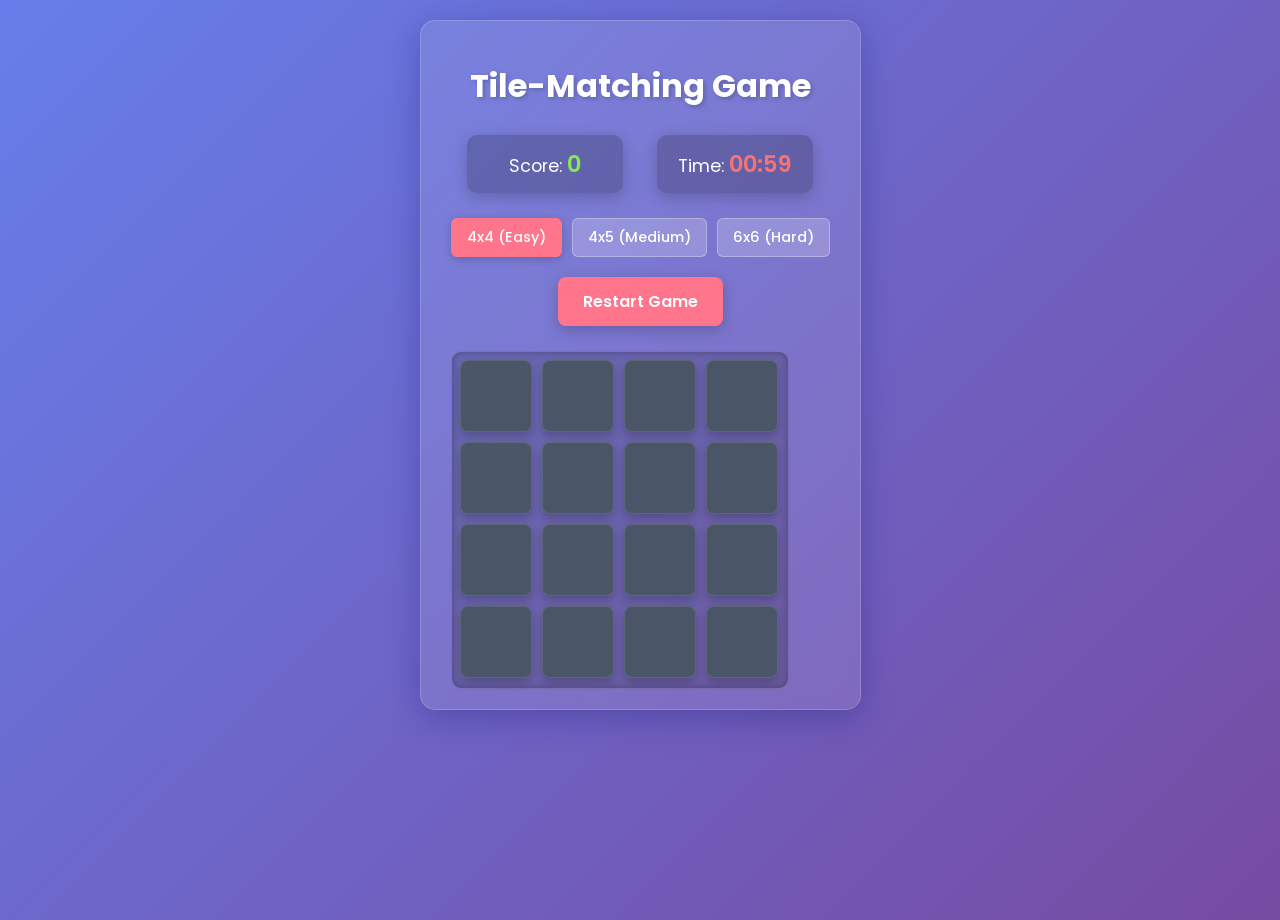
==== index.html @ be194fdb "feat: Add selectable grid sizes, visual feedback, and UI polish This commit introduces major enhance" ====
<!DOCTYPE html>
<html lang="en">
<head>
    <meta charset="UTF-8">
    <meta name="viewport" content="width=device-width, initial-scale=1.0">
    <title>Tile-Matching Game</title>
    <link rel="stylesheet" href="style.css">
</head>
<body>
    <div class="game-container">
        <h1>Tile-Matching Game</h1>
        
        <div id="game-info">
            <div id="score-container">
                Score: <span id="score">0</span>
            </div>
            <div id="timer-container">
                Time: <span id="timer">00:00</span>
            </div>
        </div>

        <div id="grid-size-selector">
            <button class="grid-size-btn active" data-grid="4x4">4x4 (Easy)</button>
            <button class="grid-size-btn" data-grid="4x5">4x5 (Medium)</button>
            <button class="grid-size-btn" data-grid="6x6">6x6 (Hard)</button>
        </div>

        <button id="restart-btn">Restart Game</button>
        
        <div id="game-board">
            <!-- Game tiles will be added here by JavaScript -->
            <p>Game board placeholder</p>
        </div>
    </div>

    <script src="script.js"></script>
</body>
</html>
---- style.css ----
@import url('https://fonts.googleapis.com/css2?family=Poppins:wght@400;600;700&display=swap');

body {
    font-family: 'Poppins', Arial, sans-serif;
    display: flex;
    flex-direction: column;
    align-items: center;
    min-height: 100vh;
    margin: 0;
    padding-top: 20px; /* Adjusted from margin-top */
    background: linear-gradient(135deg, #667eea 0%, #764ba2 100%);
    color: #fff; /* Default text color for better contrast on gradient */
    /* Applying a placeholder custom cursor to the body. 
       Replace 'help' with url('path/to/custom-cursor.cur'), auto; for an actual image. */
    cursor: help; 
}

.game-container { /* Added a wrapper for better centering and potential styling */
    /* Inherits body cursor, or can be set specifically: 
       cursor: help; /* Placeholder for custom image */
    background-color: rgba(255, 255, 255, 0.1);
    padding: 20px 30px;
    border-radius: 15px;
    box-shadow: 0 8px 32px 0 rgba(31, 38, 135, 0.37);
    backdrop-filter: blur(4px);
    -webkit-backdrop-filter: blur(4px);
    border: 1px solid rgba(255, 255, 255, 0.18);
    text-align: center;
}

h1 {
    color: #fff;
    font-weight: 700;
    text-shadow: 2px 2px 4px rgba(0,0,0,0.2);
    margin-bottom: 25px;
}

#game-info {
    display: flex;
    justify-content: space-around; /* Changed from space-between for potentially more items */
    width: 100%; /* Max width of game container */
    max-width: 380px; /* Increased width to accommodate better spacing */
    margin: 0 auto 25px auto; /* Centering and margin */
    font-size: 1.1em; /* Slightly adjusted */
}

#score-container, #timer-container {
    padding: 12px 18px; /* Increased padding */
    background-color: rgba(0, 0, 0, 0.2); /* Darker, semi-transparent */
    border-radius: 10px; /* Softer radius */
    box-shadow: 0 4px 15px rgba(0,0,0,0.2);
    min-width: 120px; /* Ensure they don't look too small */
    text-align: center;
}

#score, #timer {
    font-weight: 600; /* Poppins bold */
    font-size: 1.3em; /* Larger font for the numbers */
}

#score {
    color: #86e75a; /* Brighter green */
}

#timer {
    color: #f77272; /* Brighter red */
}

#restart-btn {
    background-color: #ff758c; /* A vibrant pink/coral */
    color: white;
    border: none;
    padding: 12px 25px;
    font-family: 'Poppins', sans-serif;
    font-size: 1em;
    font-weight: 600;
    border-radius: 8px;
    cursor: pointer; /* Explicitly keep pointer for buttons, overrides body custom cursor */
    box-shadow: 0 4px 15px rgba(0,0,0,0.2);
    transition: background-color 0.3s ease, transform 0.2s ease;
    margin-bottom: 25px; /* Consistent margin */
}

#restart-btn:hover {
    background-color: #ff5c77; /* Darker shade on hover */
    transform: translateY(-2px);
}

#restart-btn:active {
    transform: translateY(1px);
}

#grid-size-selector {
    display: flex;
    justify-content: center;
    gap: 10px;
    margin-bottom: 20px;
}

.grid-size-btn {
    background-color: rgba(255, 255, 255, 0.2);
    color: white;
    border: 1px solid rgba(255, 255, 255, 0.3);
    padding: 8px 15px;
    font-family: 'Poppins', sans-serif;
    font-size: 0.9em;
    font-weight: 500;
    border-radius: 6px;
    cursor: pointer; /* Explicitly keep pointer for buttons, overrides body custom cursor */
    transition: background-color 0.3s ease, border-color 0.3s ease;
}

.grid-size-btn:hover {
    background-color: rgba(255, 255, 255, 0.3);
    border-color: rgba(255, 255, 255, 0.5);
}

.grid-size-btn.active {
    background-color: #ff758c; /* Use restart button's base color for active */
    border-color: #ff758c;
    color: white;
    box-shadow: 0 2px 8px rgba(0,0,0,0.2);
}

#game-board {
    display: grid;
    gap: 8px; 
    /* Max size for 6x6 grid with 70px tiles, 8px gap, 8px padding:
       (6 * 70px) + (5 * 8px) + (2 * 8px) = 420 + 40 + 16 = 476px 
       Set by JS for actual size, this is a fallback or max.
    */
    width: auto; /* Allow JS to set this based on content */
    height: auto; /* Allow JS to set this based on content */
    min-width: 320px; /* For default 4x4 grid */
    min-height: 320px; /* For default 4x4 grid */
    max-width: 476px; /* Accommodate 6x6 */
    max-height: 476px; /* Accommodate 6x6 */
    padding: 8px;
    background-color: rgba(0, 0, 0, 0.15); 
    border: 1px solid rgba(255, 255, 255, 0.1);
    border-radius: 10px; /* Softer radius */
    box-shadow: inset 0 0 10px rgba(0,0,0,0.3); /* Inner shadow for depth */
}

#game-board p { /* Placeholder text styling */
    text-align: center;
    color: rgba(255, 255, 255, 0.7);
    margin: auto;
    font-size: 1.2em;
}

.tile {
    width: 70px; 
    height: 70px;
    background-color: #4a5568; /* Darker, muted tile color */
    color: #fff; /* Emoji color (when revealed) */
    border: 1px solid rgba(255,255,255,0.1);
    border-radius: 8px;
    display: flex;
    justify-content: center;
    align-items: center;
    font-size: 2.5em; /* Larger emoji */
    cursor: pointer; /* Explicitly keep pointer for interactive tiles, overrides body custom cursor */
    box-shadow: 0 5px 10px rgba(0,0,0,0.2);
    
    /* For flip animation */
    perspective: 1000px; /* Add perspective to the parent for 3D effect depth */
    transition: transform 0.6s ease, background-color 0.3s ease; /* Slower flip */
    transform-style: preserve-3d; /* Crucial for 3D flip */
}

.tile .tile-front, .tile .tile-back { /* If using front/back divs for 3D flip */
    position: absolute;
    width: 100%;
    height: 100%;
    backface-visibility: hidden;
    display: flex;
    justify-content: center;
    align-items: center;
    border-radius: 8px;
}

.tile .tile-front {
    background-color: #4a5568; /* Initial "closed" state */
    /* Content for front (e.g. a pattern or question mark) can be added here */
}

.tile .tile-back {
    background-color: #63b3ed; /* Color when tile is flipped */
    transform: rotateY(180deg); /* Back is initially rotated away */
    /* Emoji will be set here by JS */
}

.tile.flipped {
    /* This class will trigger the rotation */
    transform: rotateY(180deg);
    background-color: #63b3ed; /* Ensure background changes if not using front/back divs */
}


.tile:not(.matched):hover { /* Hover effect only on non-matched tiles */
    transform: scale(1.08) rotateY(0deg); /* Keep Y rotation if not flipped */
    box-shadow: 0 8px 15px rgba(0,0,0,0.3);
}

.tile.flipped:not(.matched):hover {
    transform: scale(1.08) rotateY(180deg); /* Keep Y rotation if flipped */
     box-shadow: 0 8px 15px rgba(0,0,0,0.3);
}


.tile.matched {
    background-color: #48bb78; /* Green for matched tiles */
    color: #fff;
    transform: scale(0.95); /* Slightly shrink matched tiles */
    cursor: default; /* Explicitly set default cursor for matched tiles */
    opacity: 0.7; /* Make them look "solved" */
    box-shadow: 0 2px 5px rgba(0,0,0,0.15);
}

/* Responsive adjustments (example) */
@media (max-width: 480px) {
    body {
        padding-top: 10px;
    }
    .game-container {
        padding: 15px;
        margin: 10px; /* Add margin for smaller screens */
    }
    h1 {
        font-size: 1.8em;
        margin-bottom: 15px;
    }
    #game-info {
        flex-direction: column; /* Stack score and timer */
        gap: 10px;
        margin-bottom: 15px;
        align-items: center; /* Center items when stacked */
    }
    #score-container, #timer-container {
        width: 80%; /* Take more width when stacked */
        max-width: 250px;
        padding: 10px;
    }
    #restart-btn {
        padding: 10px 20px;
        font-size: 0.9em;
        margin-bottom: 20px;
    }
    #game-board {
        /* Adjust game board size if necessary, might require JS changes for tile sizes */
        /* For now, keep it fixed as tile sizes are fixed. */
        /* If tile sizes were % based, this would be easier. */
        /* Example: reduce size slightly if viewport is too small */
    /* This example assumes tile sizes remain fixed in JS for simplicity */
    /* width: calc(4 * 60px + 3 * 6px + 2 * 6px); */ /* Example: 4 tiles of 60px, 3 gaps of 6px, padding 6px */
    /* height: calc(4 * 60px + 3 * 6px + 2 * 6px); */
    }
    .tile { 
        /* If tiles need to be smaller for larger grids to fit, adjust here or in JS */
        /* For now, keeping tile size fixed at 70x70px as per previous styles */
        /* width: 60px; */ 
        /* height: 60px; */
        /* font-size: 2em; */
    }
}

/* Make sure to wrap game elements in index.html with <div class="game-container"> */
/* H1, game-info, restart-btn, game-board should be inside this container */


/* --- Visual Feedback Animations --- */

/* Match Effect Animation */
@keyframes popAndGlow {
    0% {
        /* Start from the flipped state appearance if needed */
        transform: scale(1) rotateY(180deg);
        box-shadow: 0 8px 15px rgba(0,0,0,0.3); /* Existing flipped hover shadow */
        opacity: 1;
    }
    50% {
        transform: scale(1.1) rotateY(180deg); /* Pop out slightly more */
        box-shadow: 0 0 25px 8px #67e4a0; /* Brighter glow, more spread */
        background-color: #59d089; /* Slightly lighter green during pop */
        opacity: 1;
    }
    100% {
        /* End state should match the .tile.matched state for smooth transition */
        transform: scale(0.95) rotateY(180deg); /* final .matched scale */
        opacity: 0.7; /* final .matched opacity */
        box-shadow: 0 2px 5px rgba(0,0,0,0.15); /* final .matched shadow */
        background-color: #48bb78; /* final .matched background */
    }
}

.tile-matched-visual-effect {
    /* Apply the animation. 'forwards' is key to retain the 100% state. */
    animation: popAndGlow 0.7s ease-out forwards;
    /* Ensure it overrides other properties correctly during animation */
    z-index: 10; 
}


/* Mismatch Effect Animation */
@keyframes shake {
    0%, 100% { transform: translateX(0) rotateY(180deg); }
    20%, 60% { transform: translateX(-4px) rotateY(180deg); }
    40%, 80% { transform: translateX(4px) rotateY(180deg); }
}

.tile-mismatched-visual-effect {
    animation: shake 0.35s ease-in-out;
    background-color: #e57373 !important; /* Temporary red-ish background for mismatch */
    border-color: #d32f2f !important; /* Darker red border */
}
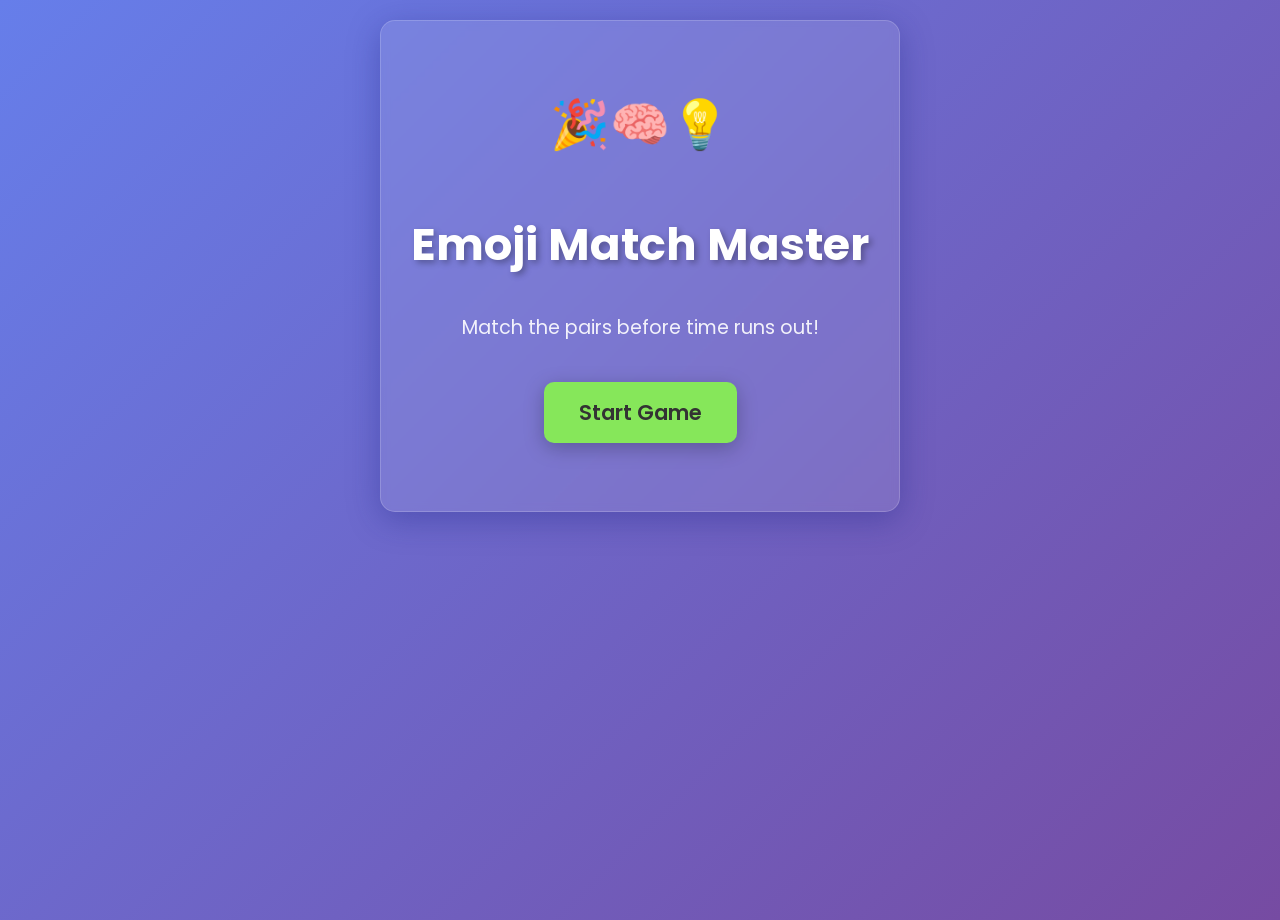
==== commit ee439367: "feat: Implement full game flow with splash, pause, and win screens This commit significantly enhance" ====
--- a/index.html
+++ b/index.html
@@ -8,28 +8,55 @@
 </head>
 <body>
     <div class="game-container">
-        <h1>Tile-Matching Game</h1>
-        
-        <div id="game-info">
-            <div id="score-container">
-                Score: <span id="score">0</span>
+        <div id="splash-screen">
+            <div id="splash-decor">🎉🧠💡</div>
+            <h1>Emoji Match Master</h1>
+            <p id="splash-instructions">Match the pairs before time runs out!</p>
+            <button id="start-game-btn">Start Game</button>
+        </div>
+
+        <div id="main-game-interface">
+            <!-- Game title removed, splash screen has "Emoji Match Master" -->
+            
+            <div id="game-info">
+                <div id="score-container">
+                    Score: <span id="score">0</span>
+                </div>
+                <div id="timer-container">
+                    Time: <span id="timer">00:00</span>
+                </div>
             </div>
-            <div id="timer-container">
-                Time: <span id="timer">00:00</span>
+
+            <div id="grid-size-selector">
+                <button class="grid-size-btn active" data-grid="4x4">4x4 (Easy)</button>
+                <button class="grid-size-btn" data-grid="4x5">4x5 (Medium)</button>
+                <button class="grid-size-btn" data-grid="6x6">6x6 (Hard)</button>
+            </div>
+
+            <button id="restart-btn">Restart Game</button>
+            
+            <div id="game-board">
+                <!-- Game tiles will be added here by JavaScript -->
+                <p>Game board placeholder</p>
+            </div>
+
+            <div id="game-controls">
+                <button id="pause-game-btn">Pause</button>
+                <button id="exit-game-btn">Exit Game</button>
             </div>
         </div>
 
-        <div id="grid-size-selector">
-            <button class="grid-size-btn active" data-grid="4x4">4x4 (Easy)</button>
-            <button class="grid-size-btn" data-grid="4x5">4x5 (Medium)</button>
-            <button class="grid-size-btn" data-grid="6x6">6x6 (Hard)</button>
+        <div id="pause-overlay">
+            <h2>Paused</h2>
+            <button id="resume-game-btn">Resume</button>
         </div>
 
-        <button id="restart-btn">Restart Game</button>
-        
-        <div id="game-board">
-            <!-- Game tiles will be added here by JavaScript -->
-            <p>Game board placeholder</p>
+        <div id="win-screen">
+            <div id="win-decor">🏆🎉✨</div>
+            <h2>Congratulations!</h2>
+            <p>You matched all the pairs!</p>
+            <p>Your Final Score: <span id="final-score-display">0</span></p>
+            <button id="play-again-btn">Play Again?</button>
         </div>
     </div>
 
--- a/style.css
+++ b/style.css
@@ -10,14 +10,11 @@
     padding-top: 20px; /* Adjusted from margin-top */
     background: linear-gradient(135deg, #667eea 0%, #764ba2 100%);
     color: #fff; /* Default text color for better contrast on gradient */
-    /* Applying a placeholder custom cursor to the body. 
-       Replace 'help' with url('path/to/custom-cursor.cur'), auto; for an actual image. */
-    cursor: help; 
+    /* Custom cursor rule removed, will revert to browser default (usually 'default') */
 }
 
 .game-container { /* Added a wrapper for better centering and potential styling */
-    /* Inherits body cursor, or can be set specifically: 
-       cursor: help; /* Placeholder for custom image */
+    /* Will inherit body's cursor (browser default) */
     background-color: rgba(255, 255, 255, 0.1);
     padding: 20px 30px;
     border-radius: 15px;
@@ -26,14 +23,94 @@
     -webkit-backdrop-filter: blur(4px);
     border: 1px solid rgba(255, 255, 255, 0.18);
     text-align: center;
-}
-
-h1 {
+    /* Ensure game container can hold splash screen appropriately */
+    min-height: 450px; /* Adjust as needed based on content */
+    display: flex; /* Make game-container a flex container */
+    flex-direction: column; /* Stack splash/main-game */
+    justify-content: center; /* Center content if it's smaller than min-height */
+    position: relative; /* For #pause-overlay positioning */
+}
+
+/* Main game interface H1 removed as it's no longer in HTML */
+
+/* More specific h1 for splash screen */
+#splash-screen h1 {
+    font-size: 2.8em; /* Larger for splash */
     color: #fff;
     font-weight: 700;
-    text-shadow: 2px 2px 4px rgba(0,0,0,0.2);
-    margin-bottom: 25px;
-}
+    text-shadow: 3px 3px 6px rgba(0,0,0,0.3);
+    margin-bottom: 15px; /* Adjusted margin */
+}
+
+#splash-instructions {
+    font-size: 1.2em;
+    margin-bottom: 30px;
+    color: rgba(255, 255, 255, 0.9);
+}
+
+#splash-decor {
+    font-size: 3em; /* Large emojis */
+    margin-bottom: 20px;
+    /* Simple animation for decor */
+    animation: floatDecor 3s ease-in-out infinite;
+}
+
+@keyframes floatDecor {
+    0%, 100% { transform: translateY(0); }
+    50% { transform: translateY(-10px); }
+}
+
+
+#start-game-btn {
+    background-color: #86e75a; /* Bright green, like score */
+    color: #333; /* Darker text for contrast on green */
+    border: none;
+    padding: 15px 35px; /* Larger padding */
+    font-family: 'Poppins', sans-serif;
+    font-size: 1.3em; /* Larger font */
+    font-weight: 600;
+    border-radius: 10px; /* Softer radius */
+    cursor: pointer;
+    box-shadow: 0 5px 20px rgba(0,0,0,0.25);
+    transition: background-color 0.3s ease, transform 0.2s ease;
+    margin-top: 10px; /* Space from instructions */
+}
+
+#start-game-btn:hover {
+    background-color: #70c14f; /* Darker green */
+    transform: translateY(-3px);
+}
+
+#start-game-btn:active {
+    transform: translateY(1px);
+}
+
+
+/* Initial display states */
+/* General h1 rule removed as specific H1s are styled or H1 from main game removed */
+
+#splash-screen {
+    display: flex;
+    flex-direction: column;
+    align-items: center;
+    justify-content: center;
+    width: 100%;
+    height: 100%; /* Take full height of game-container */
+    text-align: center;
+    /* Optional: Add a subtle background overlay if desired */
+    /* background-color: rgba(0,0,0,0.1); */
+    border-radius: 15px; /* Match game-container if splash is direct child */
+}
+
+#main-game-interface {
+    display: none; /* Hidden by default */
+    width: 100%; /* Take full width of game-container */
+    /* flex-direction, align-items, etc. already on game-container or body */
+    /* The h1 inside main-game-interface was removed from HTML, so no specific style needed here for it */
+}
+
+
+/* General h1 rule is removed as specific H1s are styled (splash) or the element was removed (main game) */
 
 #game-info {
     display: flex;
@@ -314,3 +391,154 @@
     background-color: #e57373 !important; /* Temporary red-ish background for mismatch */
     border-color: #d32f2f !important; /* Darker red border */
 }
+
+
+/* --- Pause and Exit Game Styles --- */
+#game-controls {
+    display: flex;
+    justify-content: center;
+    gap: 15px;
+    margin-top: 20px;
+    width: 100%; /* Ensure it takes available width for centering */
+}
+
+#pause-game-btn, #exit-game-btn {
+    color: white;
+    border: none;
+    padding: 10px 20px; /* Slightly smaller than restart for less emphasis */
+    font-family: 'Poppins', sans-serif;
+    font-size: 0.9em;
+    font-weight: 500;
+    border-radius: 6px;
+    cursor: pointer;
+    box-shadow: 0 3px 10px rgba(0,0,0,0.2);
+    transition: background-color 0.3s ease, transform 0.2s ease;
+}
+
+#pause-game-btn {
+    background-color: #f0ad4e; /* Orange for pause */
+}
+#pause-game-btn:hover {
+    background-color: #ec9c3d;
+    transform: translateY(-1px);
+}
+
+#exit-game-btn {
+    background-color: #777; /* Grey for exit */
+}
+#exit-game-btn:hover {
+    background-color: #666;
+    transform: translateY(-1px);
+}
+
+#pause-overlay {
+    display: none; /* Hidden by default */
+    position: absolute;
+    top: 0;
+    left: 0;
+    width: 100%;
+    height: 100%;
+    background-color: rgba(0, 0, 0, 0.85); /* Darker overlay */
+    color: #fff;
+    flex-direction: column;
+    align-items: center;
+    justify-content: center;
+    z-index: 1000; /* Ensure it's on top */
+    border-radius: 15px; /* Match game-container rounding */
+    text-align: center;
+}
+
+#pause-overlay h2 {
+    font-size: 2.8em;
+    text-shadow: 2px 2px 4px rgba(0,0,0,0.5);
+    margin-bottom: 25px;
+}
+
+#resume-game-btn {
+    background-color: #86e75a; /* Green, like start button */
+    color: #333;
+    border: none;
+    padding: 12px 30px;
+    font-family: 'Poppins', sans-serif;
+    font-size: 1.2em;
+    font-weight: 600;
+    border-radius: 8px;
+    cursor: pointer;
+    box-shadow: 0 4px 15px rgba(0,0,0,0.2);
+    transition: background-color 0.3s ease, transform 0.2s ease;
+}
+
+#resume-game-btn:hover {
+    background-color: #70c14f;
+    transform: translateY(-2px);
+}
+
+
+/* --- Game Won Screen Styles --- */
+#win-screen {
+    display: none; /* Hidden by default */
+    position: absolute;
+    top: 0;
+    left: 0;
+    width: 100%;
+    height: 100%;
+    background: linear-gradient(135deg, #f6d365 0%, #fda085 100%); /* Celebratory gold/orange gradient */
+    color: #4A3F35; /* Darker text for contrast on bright background */
+    flex-direction: column;
+    align-items: center;
+    justify-content: center;
+    z-index: 1000; /* Same level as pause-overlay, ensure only one is active */
+    border-radius: 15px; /* Match game-container rounding */
+    text-align: center;
+    padding: 20px;
+    box-sizing: border-box;
+}
+
+#win-screen h2 {
+    font-size: 2.8em;
+    font-weight: 700;
+    text-shadow: 1px 1px 2px rgba(255,255,255,0.5); /* Lighter shadow for dark text */
+    margin-bottom: 15px;
+}
+
+#win-screen p {
+    font-size: 1.3em;
+    margin-bottom: 10px;
+}
+
+#final-score-display {
+    font-weight: bold;
+    font-size: 1.5em;
+    color: #d9534f; /* Similar to timer color for emphasis */
+}
+
+#win-decor {
+    font-size: 3.5em;
+    margin: 20px 0;
+    animation: winDecorPulse 1.5s ease-in-out infinite;
+}
+
+@keyframes winDecorPulse {
+    0%, 100% { transform: scale(1); opacity: 0.8; }
+    50% { transform: scale(1.15); opacity: 1; }
+}
+
+#play-again-btn {
+    background-color: #ff758c; /* Same as restart button */
+    color: white;
+    border: none;
+    padding: 15px 35px;
+    font-family: 'Poppins', sans-serif;
+    font-size: 1.3em;
+    font-weight: 600;
+    border-radius: 10px;
+    cursor: pointer;
+    box-shadow: 0 5px 20px rgba(0,0,0,0.25);
+    transition: background-color 0.3s ease, transform 0.2s ease;
+    margin-top: 20px;
+}
+
+#play-again-btn:hover {
+    background-color: #ff5c77; /* Darker shade */
+    transform: translateY(-3px);
+}
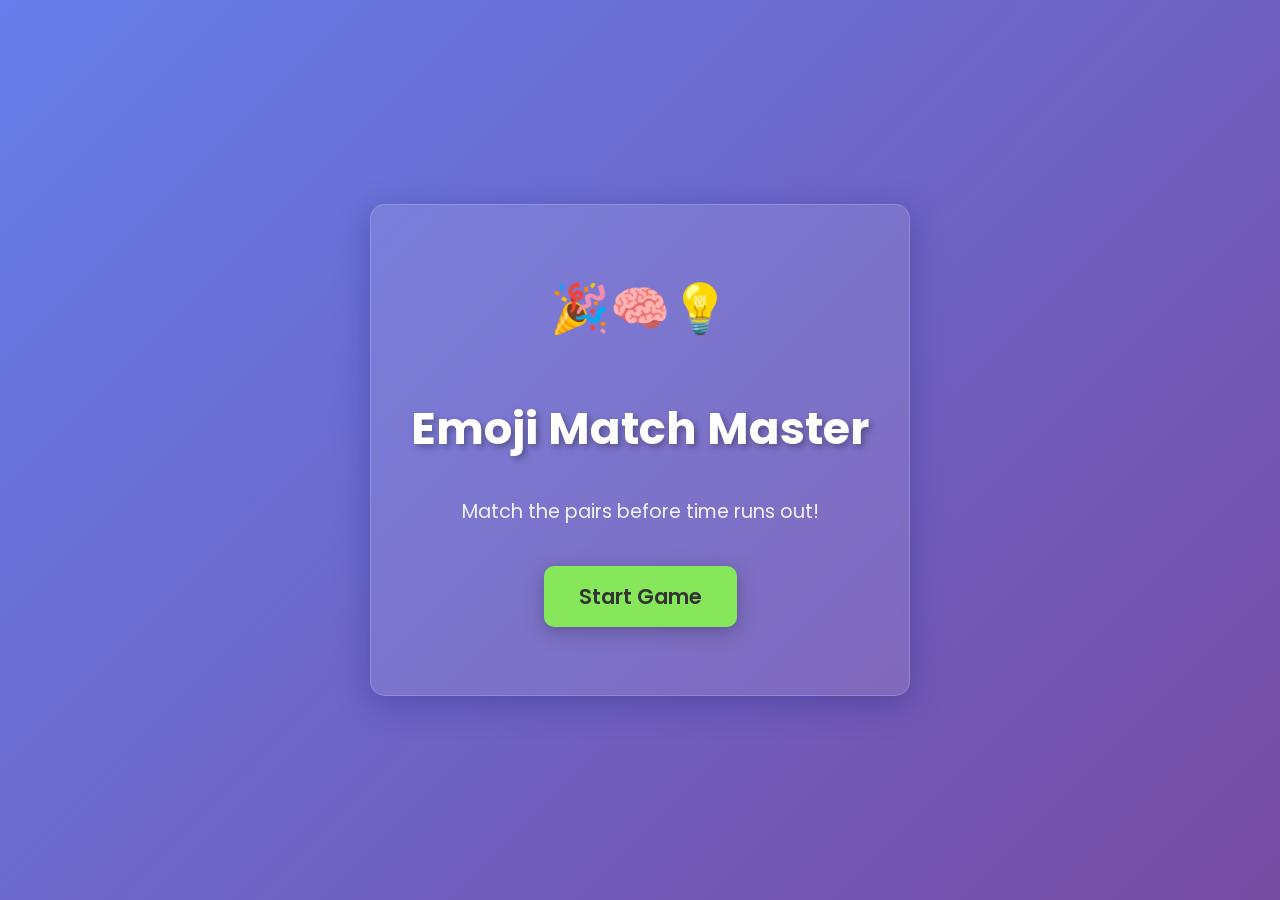
==== commit 2cb39e8f: "chore: fix UI" ====
--- a/index.html
+++ b/index.html
@@ -51,13 +51,15 @@
             <button id="resume-game-btn">Resume</button>
         </div>
 
-        <div id="win-screen">
-            <div id="win-decor">🏆🎉✨</div>
-            <h2>Congratulations!</h2>
-            <p>You matched all the pairs!</p>
-            <p>Your Final Score: <span id="final-score-display">0</span></p>
-            <button id="play-again-btn">Play Again?</button>
+        <!-- New Win Screen -->
+        <div id="win-screen" class="game-screen">
+            <div class="win-content">
+                <div class="win-icons">✨🌟🎉💖</div>
+                <h2>Congratulations!</h2>
+                <button id="back-to-splash-btn">Back to Start</button>
+            </div>
         </div>
+
     </div>
 
     <script src="script.js"></script>
--- a/style.css
+++ b/style.css
@@ -5,41 +5,38 @@
     display: flex;
     flex-direction: column;
     align-items: center;
+    justify-content: center; /* Center vertically */
     min-height: 100vh;
     margin: 0;
-    padding-top: 20px; /* Adjusted from margin-top */
+    padding-top: 0; /* Remove or set to 0 to allow vertical centering */
     background: linear-gradient(135deg, #667eea 0%, #764ba2 100%);
     color: #fff; /* Default text color for better contrast on gradient */
-    /* Custom cursor rule removed, will revert to browser default (usually 'default') */
-}
-
-.game-container { /* Added a wrapper for better centering and potential styling */
-    /* Will inherit body's cursor (browser default) */
+}
+
+.game-container {
     background-color: rgba(255, 255, 255, 0.1);
-    padding: 20px 30px;
+    padding: 20px 40px; /* Keep the increased left/right padding */
     border-radius: 15px;
     box-shadow: 0 8px 32px 0 rgba(31, 38, 135, 0.37);
     backdrop-filter: blur(4px);
     -webkit-backdrop-filter: blur(4px);
     border: 1px solid rgba(255, 255, 255, 0.18);
     text-align: center;
-    /* Ensure game container can hold splash screen appropriately */
-    min-height: 450px; /* Adjust as needed based on content */
-    display: flex; /* Make game-container a flex container */
-    flex-direction: column; /* Stack splash/main-game */
-    justify-content: center; /* Center content if it's smaller than min-height */
-    position: relative; /* For #pause-overlay positioning */
-}
-
-/* Main game interface H1 removed as it's no longer in HTML */
-
-/* More specific h1 for splash screen */
+    min-height: 450px;
+    display: flex;
+    flex-direction: column;
+    justify-content: center;
+    position: relative;
+    margin: auto; /* Keep margin: auto */
+}
+
+/* Splash Screen Styles */
 #splash-screen h1 {
-    font-size: 2.8em; /* Larger for splash */
+    font-size: 2.8em; 
     color: #fff;
     font-weight: 700;
     text-shadow: 3px 3px 6px rgba(0,0,0,0.3);
-    margin-bottom: 15px; /* Adjusted margin */
+    margin-bottom: 15px; 
 }
 
 #splash-instructions {
@@ -49,9 +46,8 @@
 }
 
 #splash-decor {
-    font-size: 3em; /* Large emojis */
+    font-size: 3em; 
     margin-bottom: 20px;
-    /* Simple animation for decor */
     animation: floatDecor 3s ease-in-out infinite;
 }
 
@@ -60,24 +56,23 @@
     50% { transform: translateY(-10px); }
 }
 
-
 #start-game-btn {
-    background-color: #86e75a; /* Bright green, like score */
-    color: #333; /* Darker text for contrast on green */
+    background-color: #86e75a; 
+    color: #333; 
     border: none;
-    padding: 15px 35px; /* Larger padding */
-    font-family: 'Poppins', sans-serif;
-    font-size: 1.3em; /* Larger font */
+    padding: 15px 35px; 
+    font-family: 'Poppins', sans-serif;
+    font-size: 1.3em; 
     font-weight: 600;
-    border-radius: 10px; /* Softer radius */
+    border-radius: 10px; 
     cursor: pointer;
     box-shadow: 0 5px 20px rgba(0,0,0,0.25);
     transition: background-color 0.3s ease, transform 0.2s ease;
-    margin-top: 10px; /* Space from instructions */
+    margin-top: 10px; 
 }
 
 #start-game-btn:hover {
-    background-color: #70c14f; /* Darker green */
+    background-color: #70c14f; 
     transform: translateY(-3px);
 }
 
@@ -85,87 +80,51 @@
     transform: translateY(1px);
 }
 
-
-/* Initial display states */
-/* General h1 rule removed as specific H1s are styled or H1 from main game removed */
-
+/* Initial Display States for Screens */
 #splash-screen {
-    display: flex;
+    display: flex; /* JS will manage this, but flex is its active state */
     flex-direction: column;
     align-items: center;
     justify-content: center;
     width: 100%;
-    height: 100%; /* Take full height of game-container */
-    text-align: center;
-    /* Optional: Add a subtle background overlay if desired */
-    /* background-color: rgba(0,0,0,0.1); */
-    border-radius: 15px; /* Match game-container if splash is direct child */
+    height: 100%; 
+    text-align: center;
+    border-radius: 15px; 
 }
 
 #main-game-interface {
     display: none; /* Hidden by default */
-    width: 100%; /* Take full width of game-container */
-    /* flex-direction, align-items, etc. already on game-container or body */
-    /* The h1 inside main-game-interface was removed from HTML, so no specific style needed here for it */
-}
-
-
-/* General h1 rule is removed as specific H1s are styled (splash) or the element was removed (main game) */
-
+    width: 100%; 
+    flex-direction: column; /* Added for when it becomes flex */
+    align-items: center;   /* Added for when it becomes flex */
+}
+
+/* In-Game UI Styles */
 #game-info {
     display: flex;
-    justify-content: space-around; /* Changed from space-between for potentially more items */
-    width: 100%; /* Max width of game container */
-    max-width: 380px; /* Increased width to accommodate better spacing */
-    margin: 0 auto 25px auto; /* Centering and margin */
-    font-size: 1.1em; /* Slightly adjusted */
+    justify-content: space-around; 
+    width: 100%; 
+    max-width: 380px; 
+    margin: 0 auto 25px auto; 
+    font-size: 1.1em; 
 }
 
 #score-container, #timer-container {
-    padding: 12px 18px; /* Increased padding */
-    background-color: rgba(0, 0, 0, 0.2); /* Darker, semi-transparent */
-    border-radius: 10px; /* Softer radius */
+    padding: 12px 18px; 
+    background-color: rgba(0, 0, 0, 0.2); 
+    border-radius: 10px; 
     box-shadow: 0 4px 15px rgba(0,0,0,0.2);
-    min-width: 120px; /* Ensure they don't look too small */
+    min-width: 120px; 
     text-align: center;
 }
 
 #score, #timer {
-    font-weight: 600; /* Poppins bold */
-    font-size: 1.3em; /* Larger font for the numbers */
-}
-
-#score {
-    color: #86e75a; /* Brighter green */
-}
-
-#timer {
-    color: #f77272; /* Brighter red */
-}
-
-#restart-btn {
-    background-color: #ff758c; /* A vibrant pink/coral */
-    color: white;
-    border: none;
-    padding: 12px 25px;
-    font-family: 'Poppins', sans-serif;
-    font-size: 1em;
-    font-weight: 600;
-    border-radius: 8px;
-    cursor: pointer; /* Explicitly keep pointer for buttons, overrides body custom cursor */
-    box-shadow: 0 4px 15px rgba(0,0,0,0.2);
-    transition: background-color 0.3s ease, transform 0.2s ease;
-    margin-bottom: 25px; /* Consistent margin */
-}
-
-#restart-btn:hover {
-    background-color: #ff5c77; /* Darker shade on hover */
-    transform: translateY(-2px);
-}
-
-#restart-btn:active {
-    transform: translateY(1px);
-}
+    font-weight: 600; 
+    font-size: 1.3em; 
+}
+
+#score { color: #86e75a; }
+#timer { color: #f77272; }
 
 #grid-size-selector {
     display: flex;
@@ -183,7 +142,7 @@
     font-size: 0.9em;
     font-weight: 500;
     border-radius: 6px;
-    cursor: pointer; /* Explicitly keep pointer for buttons, overrides body custom cursor */
+    cursor: pointer; 
     transition: background-color 0.3s ease, border-color 0.3s ease;
 }
 
@@ -193,33 +152,53 @@
 }
 
 .grid-size-btn.active {
-    background-color: #ff758c; /* Use restart button's base color for active */
+    background-color: #ff758c; 
     border-color: #ff758c;
     color: white;
     box-shadow: 0 2px 8px rgba(0,0,0,0.2);
 }
 
+#restart-btn {
+    background-color: #ff758c; 
+    color: white;
+    border: none;
+    padding: 12px 25px;
+    font-family: 'Poppins', sans-serif;
+    font-size: 1em;
+    font-weight: 600;
+    border-radius: 8px;
+    cursor: pointer; 
+    box-shadow: 0 4px 15px rgba(0,0,0,0.2);
+    transition: background-color 0.3s ease, transform 0.2s ease;
+    margin-bottom: 25px; 
+}
+
+#restart-btn:hover {
+    background-color: #ff5c77; 
+    transform: translateY(-2px);
+}
+
+#restart-btn:active {
+    transform: translateY(1px);
+}
+
 #game-board {
     display: grid;
     gap: 8px; 
-    /* Max size for 6x6 grid with 70px tiles, 8px gap, 8px padding:
-       (6 * 70px) + (5 * 8px) + (2 * 8px) = 420 + 40 + 16 = 476px 
-       Set by JS for actual size, this is a fallback or max.
-    */
-    width: auto; /* Allow JS to set this based on content */
-    height: auto; /* Allow JS to set this based on content */
-    min-width: 320px; /* For default 4x4 grid */
-    min-height: 320px; /* For default 4x4 grid */
-    max-width: 476px; /* Accommodate 6x6 */
-    max-height: 476px; /* Accommodate 6x6 */
+    width: auto; 
+    height: auto; 
+    min-width: 320px; 
+    min-height: 320px; 
+    max-width: 476px; 
+    max-height: 476px; 
     padding: 8px;
     background-color: rgba(0, 0, 0, 0.15); 
     border: 1px solid rgba(255, 255, 255, 0.1);
-    border-radius: 10px; /* Softer radius */
-    box-shadow: inset 0 0 10px rgba(0,0,0,0.3); /* Inner shadow for depth */
-}
-
-#game-board p { /* Placeholder text styling */
+    border-radius: 10px; 
+    box-shadow: inset 0 0 10px rgba(0,0,0,0.3); 
+}
+
+#game-board p { 
     text-align: center;
     color: rgba(255, 255, 255, 0.7);
     margin: auto;
@@ -229,157 +208,71 @@
 .tile {
     width: 70px; 
     height: 70px;
-    background-color: #4a5568; /* Darker, muted tile color */
-    color: #fff; /* Emoji color (when revealed) */
+    background-color: #4a5568; 
+    color: #fff; 
     border: 1px solid rgba(255,255,255,0.1);
     border-radius: 8px;
     display: flex;
     justify-content: center;
     align-items: center;
-    font-size: 2.5em; /* Larger emoji */
-    cursor: pointer; /* Explicitly keep pointer for interactive tiles, overrides body custom cursor */
+    font-size: 2.5em; 
+    cursor: pointer; 
     box-shadow: 0 5px 10px rgba(0,0,0,0.2);
-    
-    /* For flip animation */
-    perspective: 1000px; /* Add perspective to the parent for 3D effect depth */
-    transition: transform 0.6s ease, background-color 0.3s ease; /* Slower flip */
-    transform-style: preserve-3d; /* Crucial for 3D flip */
-}
-
-.tile .tile-front, .tile .tile-back { /* If using front/back divs for 3D flip */
-    position: absolute;
-    width: 100%;
-    height: 100%;
-    backface-visibility: hidden;
-    display: flex;
-    justify-content: center;
-    align-items: center;
-    border-radius: 8px;
-}
-
-.tile .tile-front {
-    background-color: #4a5568; /* Initial "closed" state */
-    /* Content for front (e.g. a pattern or question mark) can be added here */
-}
-
-.tile .tile-back {
-    background-color: #63b3ed; /* Color when tile is flipped */
-    transform: rotateY(180deg); /* Back is initially rotated away */
-    /* Emoji will be set here by JS */
+    perspective: 1000px; 
+    transition: transform 0.6s ease, background-color 0.3s ease; 
+    transform-style: preserve-3d; 
 }
 
 .tile.flipped {
-    /* This class will trigger the rotation */
     transform: rotateY(180deg);
-    background-color: #63b3ed; /* Ensure background changes if not using front/back divs */
-}
-
-
-.tile:not(.matched):hover { /* Hover effect only on non-matched tiles */
-    transform: scale(1.08) rotateY(0deg); /* Keep Y rotation if not flipped */
+    background-color: #63b3ed; 
+}
+
+.tile:not(.matched):hover { 
+    transform: scale(1.08) rotateY(0deg); 
     box-shadow: 0 8px 15px rgba(0,0,0,0.3);
 }
 
 .tile.flipped:not(.matched):hover {
-    transform: scale(1.08) rotateY(180deg); /* Keep Y rotation if flipped */
+    transform: scale(1.08) rotateY(180deg); 
      box-shadow: 0 8px 15px rgba(0,0,0,0.3);
 }
 
-
 .tile.matched {
-    background-color: #48bb78; /* Green for matched tiles */
+    background-color: #48bb78; 
     color: #fff;
-    transform: scale(0.95); /* Slightly shrink matched tiles */
-    cursor: default; /* Explicitly set default cursor for matched tiles */
-    opacity: 0.7; /* Make them look "solved" */
+    transform: scale(0.95); 
+    cursor: default; 
+    opacity: 0.7; 
     box-shadow: 0 2px 5px rgba(0,0,0,0.15);
 }
 
-/* Responsive adjustments (example) */
-@media (max-width: 480px) {
-    body {
-        padding-top: 10px;
-    }
-    .game-container {
-        padding: 15px;
-        margin: 10px; /* Add margin for smaller screens */
-    }
-    h1 {
-        font-size: 1.8em;
-        margin-bottom: 15px;
-    }
-    #game-info {
-        flex-direction: column; /* Stack score and timer */
-        gap: 10px;
-        margin-bottom: 15px;
-        align-items: center; /* Center items when stacked */
-    }
-    #score-container, #timer-container {
-        width: 80%; /* Take more width when stacked */
-        max-width: 250px;
-        padding: 10px;
-    }
-    #restart-btn {
-        padding: 10px 20px;
-        font-size: 0.9em;
-        margin-bottom: 20px;
-    }
-    #game-board {
-        /* Adjust game board size if necessary, might require JS changes for tile sizes */
-        /* For now, keep it fixed as tile sizes are fixed. */
-        /* If tile sizes were % based, this would be easier. */
-        /* Example: reduce size slightly if viewport is too small */
-    /* This example assumes tile sizes remain fixed in JS for simplicity */
-    /* width: calc(4 * 60px + 3 * 6px + 2 * 6px); */ /* Example: 4 tiles of 60px, 3 gaps of 6px, padding 6px */
-    /* height: calc(4 * 60px + 3 * 6px + 2 * 6px); */
-    }
-    .tile { 
-        /* If tiles need to be smaller for larger grids to fit, adjust here or in JS */
-        /* For now, keeping tile size fixed at 70x70px as per previous styles */
-        /* width: 60px; */ 
-        /* height: 60px; */
-        /* font-size: 2em; */
-    }
-}
-
-/* Make sure to wrap game elements in index.html with <div class="game-container"> */
-/* H1, game-info, restart-btn, game-board should be inside this container */
-
-
-/* --- Visual Feedback Animations --- */
-
-/* Match Effect Animation */
+/* Visual Feedback Animations */
 @keyframes popAndGlow {
     0% {
-        /* Start from the flipped state appearance if needed */
         transform: scale(1) rotateY(180deg);
-        box-shadow: 0 8px 15px rgba(0,0,0,0.3); /* Existing flipped hover shadow */
+        box-shadow: 0 8px 15px rgba(0,0,0,0.3); 
         opacity: 1;
     }
     50% {
-        transform: scale(1.1) rotateY(180deg); /* Pop out slightly more */
-        box-shadow: 0 0 25px 8px #67e4a0; /* Brighter glow, more spread */
-        background-color: #59d089; /* Slightly lighter green during pop */
+        transform: scale(1.1) rotateY(180deg); 
+        box-shadow: 0 0 25px 8px #67e4a0; 
+        background-color: #59d089; 
         opacity: 1;
     }
     100% {
-        /* End state should match the .tile.matched state for smooth transition */
-        transform: scale(0.95) rotateY(180deg); /* final .matched scale */
-        opacity: 0.7; /* final .matched opacity */
-        box-shadow: 0 2px 5px rgba(0,0,0,0.15); /* final .matched shadow */
-        background-color: #48bb78; /* final .matched background */
+        transform: scale(0.95) rotateY(180deg); 
+        opacity: 0.7; 
+        box-shadow: 0 2px 5px rgba(0,0,0,0.15); 
+        background-color: #48bb78; 
     }
 }
 
 .tile-matched-visual-effect {
-    /* Apply the animation. 'forwards' is key to retain the 100% state. */
     animation: popAndGlow 0.7s ease-out forwards;
-    /* Ensure it overrides other properties correctly during animation */
     z-index: 10; 
 }
 
-
-/* Mismatch Effect Animation */
 @keyframes shake {
     0%, 100% { transform: translateX(0) rotateY(180deg); }
     20%, 60% { transform: translateX(-4px) rotateY(180deg); }
@@ -388,24 +281,23 @@
 
 .tile-mismatched-visual-effect {
     animation: shake 0.35s ease-in-out;
-    background-color: #e57373 !important; /* Temporary red-ish background for mismatch */
-    border-color: #d32f2f !important; /* Darker red border */
-}
-
-
-/* --- Pause and Exit Game Styles --- */
+    background-color: #e57373 !important; 
+    border-color: #d32f2f !important; 
+}
+
+/* Pause and Exit Game Styles */
 #game-controls {
     display: flex;
     justify-content: center;
     gap: 15px;
     margin-top: 20px;
-    width: 100%; /* Ensure it takes available width for centering */
+    width: 100%; 
 }
 
 #pause-game-btn, #exit-game-btn {
     color: white;
     border: none;
-    padding: 10px 20px; /* Slightly smaller than restart for less emphasis */
+    padding: 10px 20px; 
     font-family: 'Poppins', sans-serif;
     font-size: 0.9em;
     font-weight: 500;
@@ -415,36 +307,22 @@
     transition: background-color 0.3s ease, transform 0.2s ease;
 }
 
-#pause-game-btn {
-    background-color: #f0ad4e; /* Orange for pause */
-}
-#pause-game-btn:hover {
-    background-color: #ec9c3d;
-    transform: translateY(-1px);
-}
-
-#exit-game-btn {
-    background-color: #777; /* Grey for exit */
-}
-#exit-game-btn:hover {
-    background-color: #666;
-    transform: translateY(-1px);
-}
+#pause-game-btn { background-color: #f0ad4e; }
+#pause-game-btn:hover { background-color: #ec9c3d; transform: translateY(-1px); }
+#exit-game-btn { background-color: #777; }
+#exit-game-btn:hover { background-color: #666; transform: translateY(-1px); }
 
 #pause-overlay {
-    display: none; /* Hidden by default */
+    display: none; 
     position: absolute;
-    top: 0;
-    left: 0;
-    width: 100%;
-    height: 100%;
-    background-color: rgba(0, 0, 0, 0.85); /* Darker overlay */
+    top: 0; left: 0; width: 100%; height: 100%;
+    background-color: rgba(0, 0, 0, 0.85); 
     color: #fff;
     flex-direction: column;
     align-items: center;
     justify-content: center;
-    z-index: 1000; /* Ensure it's on top */
-    border-radius: 15px; /* Match game-container rounding */
+    z-index: 1000; 
+    border-radius: 15px; 
     text-align: center;
 }
 
@@ -455,7 +333,7 @@
 }
 
 #resume-game-btn {
-    background-color: #86e75a; /* Green, like start button */
+    background-color: #86e75a; 
     color: #333;
     border: none;
     padding: 12px 30px;
@@ -473,72 +351,90 @@
     transform: translateY(-2px);
 }
 
-
-/* --- Game Won Screen Styles --- */
-#win-screen {
+/* Responsive adjustments */
+@media (max-width: 480px) {
+    body { padding-top: 10px; }
+    .game-container { padding: 15px; margin: 10px; min-height: auto; /* Allow shrinking */ }
+    #splash-screen h1, #win-screen h2, #pause-overlay h2 { font-size: 2.2em; }
+    #splash-instructions, #win-screen p { font-size: 1em; }
+    #start-game-btn, #resume-game-btn, #play-again-btn { font-size: 1.1em; padding: 12px 25px; }
+    #splash-decor, #win-decor { font-size: 2.5em; }
+    
+    #game-info { flex-direction: column; gap: 10px; margin-bottom: 15px; align-items: center; }
+    #score-container, #timer-container { width: 80%; max-width: 250px; padding: 10px; }
+    #grid-size-selector { gap: 5px; }
+    .grid-size-btn { padding: 6px 10px; font-size: 0.8em;}
+    #restart-btn, #pause-game-btn, #exit-game-btn { font-size: 0.8em; padding: 8px 15px; }
+    #game-controls { margin-top: 15px; }
+
+    /* Game board and tile responsiveness would require JS changes for tile sizes or more complex CSS.
+       The current fixed tile sizes will make larger boards potentially overflow on very small screens.
+       This media query primarily handles UI elements around the board. */
+}
+
+/* New Win Screen Styles */
+#win-screen.game-screen {
     display: none; /* Hidden by default */
     position: absolute;
-    top: 0;
-    left: 0;
-    width: 100%;
-    height: 100%;
-    background: linear-gradient(135deg, #f6d365 0%, #fda085 100%); /* Celebratory gold/orange gradient */
-    color: #4A3F35; /* Darker text for contrast on bright background */
-    flex-direction: column;
-    align-items: center;
-    justify-content: center;
-    z-index: 1000; /* Same level as pause-overlay, ensure only one is active */
-    border-radius: 15px; /* Match game-container rounding */
+    top: 0; left: 0; width: 100%; height: 100%;
+    background: linear-gradient(135deg, #a1c4fd 0%, #c2e9fb 100%); /* Lighter background */
+    color: #333; /* Darker text for light background */
+    flex-direction: column;
+    align-items: center;
+    justify-content: center;
+    z-index: 1000;
+    border-radius: 15px;
     text-align: center;
     padding: 20px;
     box-sizing: border-box;
 }
 
+#win-screen .win-content {
+    background-color: rgba(255, 255, 255, 0.8);
+    padding: 30px;
+    border-radius: 10px;
+    box-shadow: 0 8px 32px 0 rgba(31, 38, 135, 0.37);
+    display: flex;
+    flex-direction: column;
+    align-items: center;
+}
+
 #win-screen h2 {
-    font-size: 2.8em;
+    font-size: 2.5em;
     font-weight: 700;
-    text-shadow: 1px 1px 2px rgba(255,255,255,0.5); /* Lighter shadow for dark text */
-    margin-bottom: 15px;
-}
-
-#win-screen p {
-    font-size: 1.3em;
-    margin-bottom: 10px;
-}
-
-#final-score-display {
-    font-weight: bold;
-    font-size: 1.5em;
-    color: #d9534f; /* Similar to timer color for emphasis */
-}
-
-#win-decor {
-    font-size: 3.5em;
-    margin: 20px 0;
-    animation: winDecorPulse 1.5s ease-in-out infinite;
-}
-
-@keyframes winDecorPulse {
-    0%, 100% { transform: scale(1); opacity: 0.8; }
-    50% { transform: scale(1.15); opacity: 1; }
-}
-
-#play-again-btn {
-    background-color: #ff758c; /* Same as restart button */
+    color: #333;
+    margin-bottom: 20px;
+}
+
+#win-screen .win-icons {
+    font-size: 3em;
+    margin-bottom: 20px;
+}
+
+#win-screen #back-to-splash-btn {
+    background-color: #ff758c;
     color: white;
     border: none;
-    padding: 15px 35px;
-    font-family: 'Poppins', sans-serif;
-    font-size: 1.3em;
+    padding: 12px 25px;
+    font-family: 'Poppins', sans-serif;
+    font-size: 1.1em;
     font-weight: 600;
-    border-radius: 10px;
+    border-radius: 8px;
     cursor: pointer;
-    box-shadow: 0 5px 20px rgba(0,0,0,0.25);
+    box-shadow: 0 4px 15px rgba(0,0,0,0.2);
     transition: background-color 0.3s ease, transform 0.2s ease;
-    margin-top: 20px;
-}
-
-#play-again-btn:hover {
-    background-color: #ff5c77; /* Darker shade */
-    transform: translateY(-3px);
-}
+    margin-top: 15px;
+}
+
+#win-screen #back-to-splash-btn:hover {
+    background-color: #ff5c77;
+    transform: translateY(-2px);
+}
+
+/* Responsive adjustments for new win screen */
+@media (max-width: 480px) {
+    #win-screen h2 { font-size: 2em; }
+    #win-screen .win-icons { font-size: 2.5em; }
+    #win-screen #back-to-splash-btn { font-size: 1em; padding: 10px 20px; }
+    #win-screen .win-content { padding: 20px; }
+}
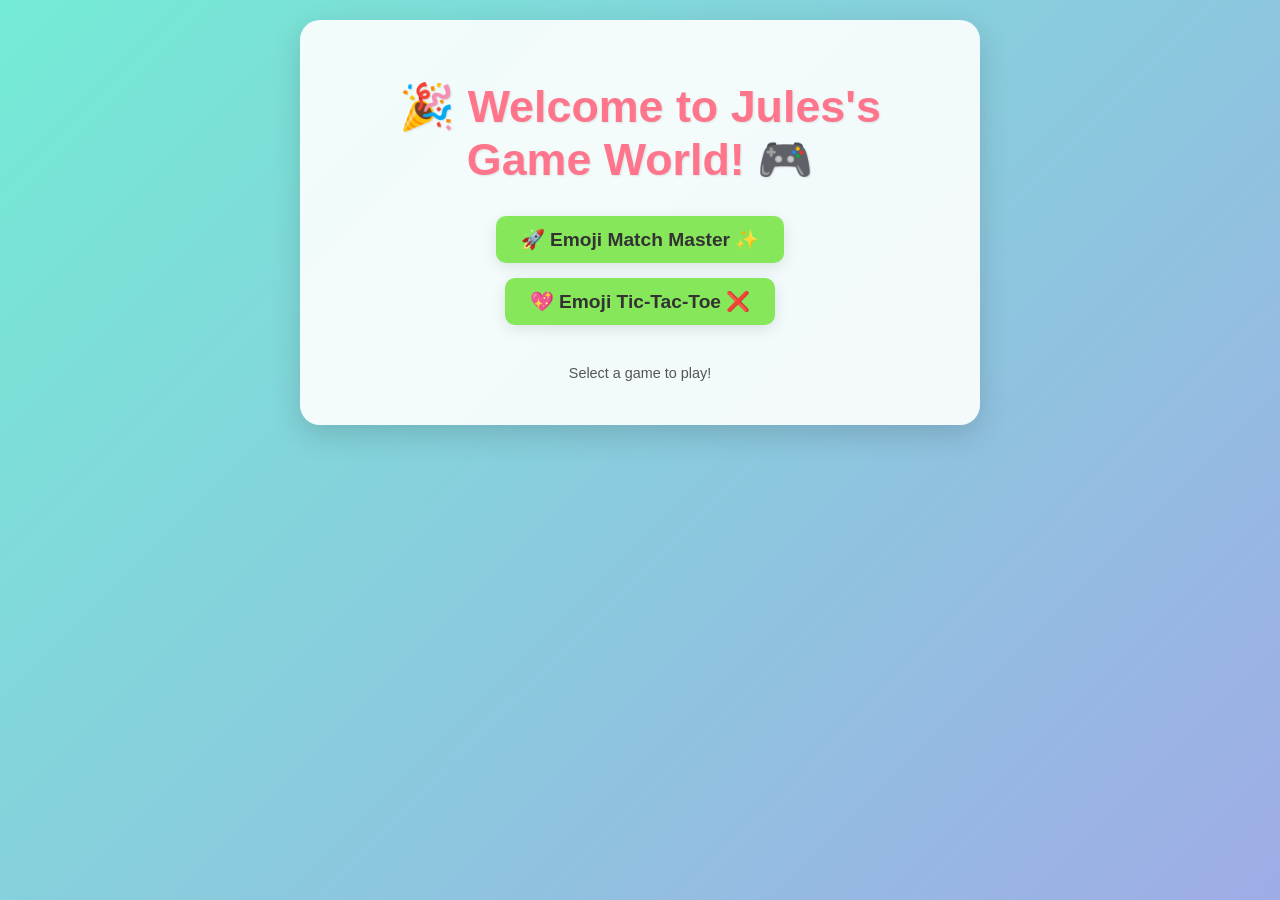
==== commit 2b45566d: "feat: Launch Jules's Game World with Emoji Match Master & Tic-Tac-Toe This major update transforms t" ====
--- a/index.html
+++ b/index.html
@@ -3,65 +3,78 @@
 <head>
     <meta charset="UTF-8">
     <meta name="viewport" content="width=device-width, initial-scale=1.0">
-    <title>Tile-Matching Game</title>
-    <link rel="stylesheet" href="style.css">
+    <title>Jules's Game World!</title>
+    <style>
+        body {
+            font-family: 'Poppins', Arial, sans-serif;
+            display: flex;
+            flex-direction: column;
+            align-items: center;
+            min-height: 100vh;
+            margin: 0;
+            padding: 20px;
+            background: linear-gradient(135deg, #74EBD5 0%, #9FACE6 100%); /* Light, playful gradient */
+            color: #333;
+            box-sizing: border-box;
+        }
+        .hub-container {
+            background-color: rgba(255, 255, 255, 0.9);
+            padding: 30px 40px;
+            border-radius: 20px;
+            box-shadow: 0 10px 30px rgba(0, 0, 0, 0.15);
+            text-align: center;
+            width: 100%;
+            max-width: 600px;
+        }
+        h1 {
+            font-size: 2.8em;
+            color: #ff758c; /* Playful pink */
+            text-shadow: 1px 1px 2px rgba(0,0,0,0.1);
+            margin-bottom: 30px;
+        }
+        nav ul {
+            list-style: none;
+            padding: 0;
+        }
+        nav li {
+            margin-bottom: 15px;
+        }
+        nav a {
+            display: inline-block;
+            background-color: #86e75a; /* Bright green */
+            color: #333;
+            padding: 12px 25px;
+            border-radius: 10px;
+            text-decoration: none;
+            font-size: 1.2em;
+            font-weight: 600;
+            box-shadow: 0 4px 15px rgba(0,0,0,0.1);
+            transition: transform 0.2s ease, background-color 0.2s ease;
+        }
+        nav a:hover {
+            background-color: #70c14f; /* Darker green */
+            transform: translateY(-2px) scale(1.05);
+        }
+        footer {
+            margin-top: 40px;
+            font-size: 0.9em;
+            color: #555;
+        }
+    </style>
 </head>
 <body>
-    <div class="game-container">
-        <div id="splash-screen">
-            <div id="splash-decor">🎉🧠💡</div>
-            <h1>Emoji Match Master</h1>
-            <p id="splash-instructions">Match the pairs before time runs out!</p>
-            <button id="start-game-btn">Start Game</button>
-        </div>
-
-        <div id="main-game-interface">
-            <!-- Game title removed, splash screen has "Emoji Match Master" -->
-            
-            <div id="game-info">
-                <div id="score-container">
-                    Score: <span id="score">0</span>
-                </div>
-                <div id="timer-container">
-                    Time: <span id="timer">00:00</span>
-                </div>
-            </div>
-
-            <div id="grid-size-selector">
-                <button class="grid-size-btn active" data-grid="4x4">4x4 (Easy)</button>
-                <button class="grid-size-btn" data-grid="4x5">4x5 (Medium)</button>
-                <button class="grid-size-btn" data-grid="6x6">6x6 (Hard)</button>
-            </div>
-
-            <button id="restart-btn">Restart Game</button>
-            
-            <div id="game-board">
-                <!-- Game tiles will be added here by JavaScript -->
-                <p>Game board placeholder</p>
-            </div>
-
-            <div id="game-controls">
-                <button id="pause-game-btn">Pause</button>
-                <button id="exit-game-btn">Exit Game</button>
-            </div>
-        </div>
-
-        <div id="pause-overlay">
-            <h2>Paused</h2>
-            <button id="resume-game-btn">Resume</button>
-        </div>
-
-        <!-- New Win Screen -->
-        <div id="win-screen" class="game-screen">
-            <div class="win-content">
-                <div class="win-icons">✨🌟🎉💖</div>
-                <h2>Congratulations!</h2>
-                <button id="back-to-splash-btn">Back to Start</button>
-            </div>
-        </div>
-
+    <div class="hub-container">
+        <h1>🎉 Welcome to Jules's Game World! 🎮</h1>
+        <nav>
+            <ul>
+                <li><a href="emoji-match-master/game.html">🚀 Emoji Match Master ✨</a></li>
+                <li><a href="emoji-tic-tac-toe/game.html">💖 Emoji Tic-Tac-Toe ❌</a></li>
+                <!-- More games can be added here -->
+            </ul>
+        </nav>
+        <footer>
+            <p>Select a game to play!</p>
+        </footer>
     </div>
-
-    <script src="script.js"></script>
 </body>
 </html>
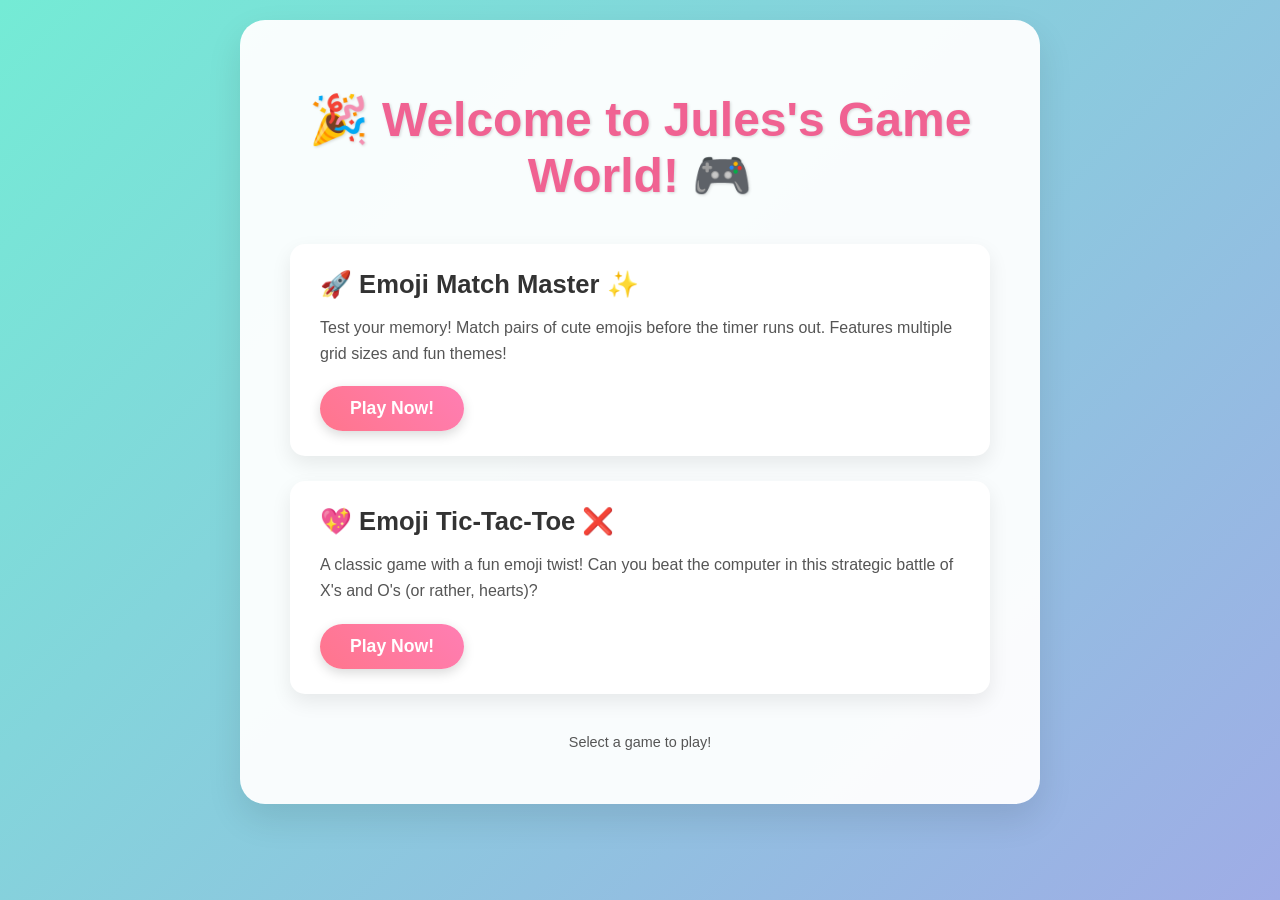
==== commit a1d59e70: "feat: Add Tic-Tac-Toe AI, enhance UI/layout, and unify fonts This commit introduces several major im" ====
--- a/index.html
+++ b/index.html
@@ -18,42 +18,66 @@
             box-sizing: border-box;
         }
         .hub-container {
-            background-color: rgba(255, 255, 255, 0.9);
-            padding: 30px 40px;
-            border-radius: 20px;
-            box-shadow: 0 10px 30px rgba(0, 0, 0, 0.15);
+            background-color: rgba(255, 255, 255, 0.95); /* Slightly more opaque */
+            padding: 40px 50px; /* Increased padding */
+            border-radius: 25px; /* Softer radius */
+            box-shadow: 0 15px 35px rgba(0, 0, 0, 0.1); /* Softer shadow */
             text-align: center;
             width: 100%;
-            max-width: 600px;
+            max-width: 700px; /* Slightly wider */
         }
         h1 {
-            font-size: 2.8em;
-            color: #ff758c; /* Playful pink */
-            text-shadow: 1px 1px 2px rgba(0,0,0,0.1);
-            margin-bottom: 30px;
+            font-size: 3em; /* Slightly larger */
+            color: #f06292; /* Adjusted pink */
+            text-shadow: 1px 1px 3px rgba(0,0,0,0.15);
+            margin-bottom: 40px; /* More space */
         }
         nav ul {
             list-style: none;
             padding: 0;
+            display: flex;
+            flex-direction: column; /* Stack game cards */
+            gap: 25px; /* Space between game cards */
         }
-        nav li {
-            margin-bottom: 15px;
+        nav li { /* Game card style */
+            background-color: #ffffff;
+            border-radius: 15px;
+            padding: 25px 30px;
+            box-shadow: 0 8px 20px rgba(0, 0, 0, 0.08);
+            transition: transform 0.3s ease, box-shadow 0.3s ease;
+            text-align: left; /* Align content within card to left */
         }
-        nav a {
+        nav li:hover {
+            transform: translateY(-5px);
+            box-shadow: 0 12px 25px rgba(0, 0, 0, 0.12);
+        }
+        nav li h3 { /* Game title within card */
+            margin-top: 0;
+            margin-bottom: 10px;
+            font-size: 1.6em;
+            color: #333;
+        }
+        nav li p { /* Game description within card */
+            font-size: 1em;
+            color: #555;
+            margin-bottom: 20px;
+            line-height: 1.6;
+        }
+        nav a { /* Play button style */
             display: inline-block;
-            background-color: #86e75a; /* Bright green */
-            color: #333;
-            padding: 12px 25px;
-            border-radius: 10px;
+            background-image: linear-gradient(45deg, #ff758c, #ff7eb3); /* Pink gradient */
+            color: white;
+            padding: 12px 30px;
+            border-radius: 25px; /* Pill shape */
             text-decoration: none;
-            font-size: 1.2em;
+            font-size: 1.1em;
             font-weight: 600;
-            box-shadow: 0 4px 15px rgba(0,0,0,0.1);
-            transition: transform 0.2s ease, background-color 0.2s ease;
+            box-shadow: 0 4px 12px rgba(0,0,0,0.15);
+            transition: transform 0.2s ease, background-image 0.3s ease;
         }
         nav a:hover {
-            background-color: #70c14f; /* Darker green */
-            transform: translateY(-2px) scale(1.05);
+            transform: translateY(-2px) scale(1.03);
+            background-image: linear-gradient(45deg, #ff5c77, #ff6aa3); /* Darker pink gradient */
         }
         footer {
             margin-top: 40px;
@@ -67,8 +91,16 @@
         <h1>🎉 Welcome to Jules's Game World! 🎮</h1>
         <nav>
             <ul>
-                <li><a href="emoji-match-master/game.html">🚀 Emoji Match Master ✨</a></li>
-                <li><a href="emoji-tic-tac-toe/game.html">💖 Emoji Tic-Tac-Toe ❌</a></li>
+                <li>
+                    <h3>🚀 Emoji Match Master ✨</h3>
+                    <p>Test your memory! Match pairs of cute emojis before the timer runs out. Features multiple grid sizes and fun themes!</p>
+                    <a href="emoji-match-master/game.html">Play Now!</a>
+                </li>
+                <li>
+                    <h3>💖 Emoji Tic-Tac-Toe ❌</h3>
+                    <p>A classic game with a fun emoji twist! Can you beat the computer in this strategic battle of X's and O's (or rather, hearts)?</p>
+                    <a href="emoji-tic-tac-toe/game.html">Play Now!</a>
+                </li>
                 <!-- More games can be added here -->
             </ul>
         </nav>
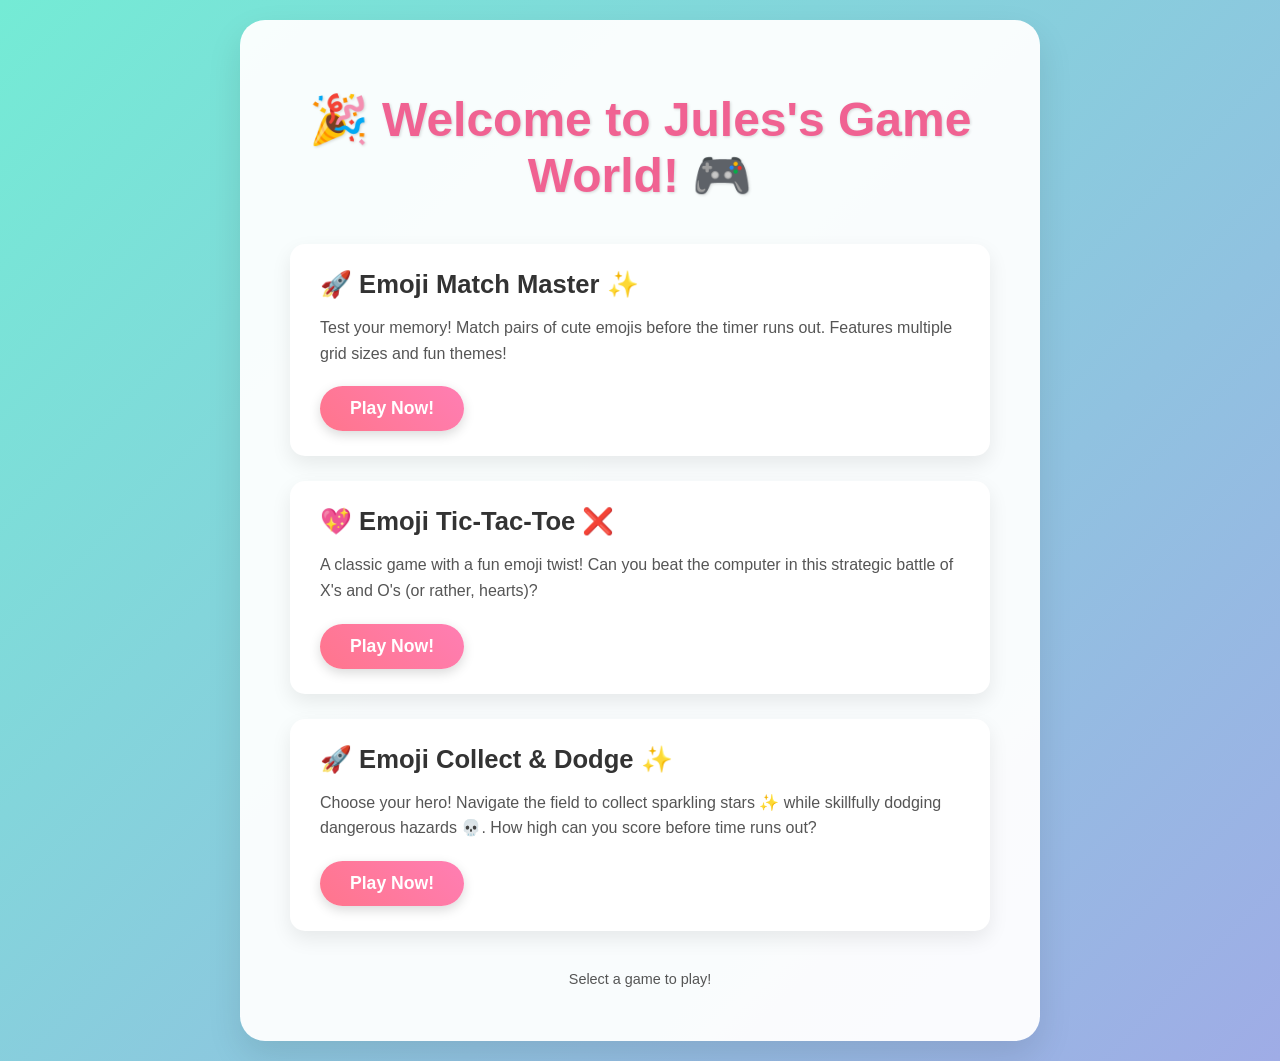
==== commit 00f81ede: "feat: Refactor shared UI screens and add 'Emoji Collect & Dodge' game This commit introduces major U" ====
--- a/index.html
+++ b/index.html
@@ -101,6 +101,11 @@
                     <p>A classic game with a fun emoji twist! Can you beat the computer in this strategic battle of X's and O's (or rather, hearts)?</p>
                     <a href="emoji-tic-tac-toe/game.html">Play Now!</a>
                 </li>
+                <li>
+                    <h3>🚀 Emoji Collect & Dodge ✨</h3>
+                    <p>Choose your hero! Navigate the field to collect sparkling stars ✨ while skillfully dodging dangerous hazards 💀. How high can you score before time runs out?</p>
+                    <a href="emoji-collector/game.html">Play Now!</a>
+                </li>
                 <!-- More games can be added here -->
             </ul>
         </nav>
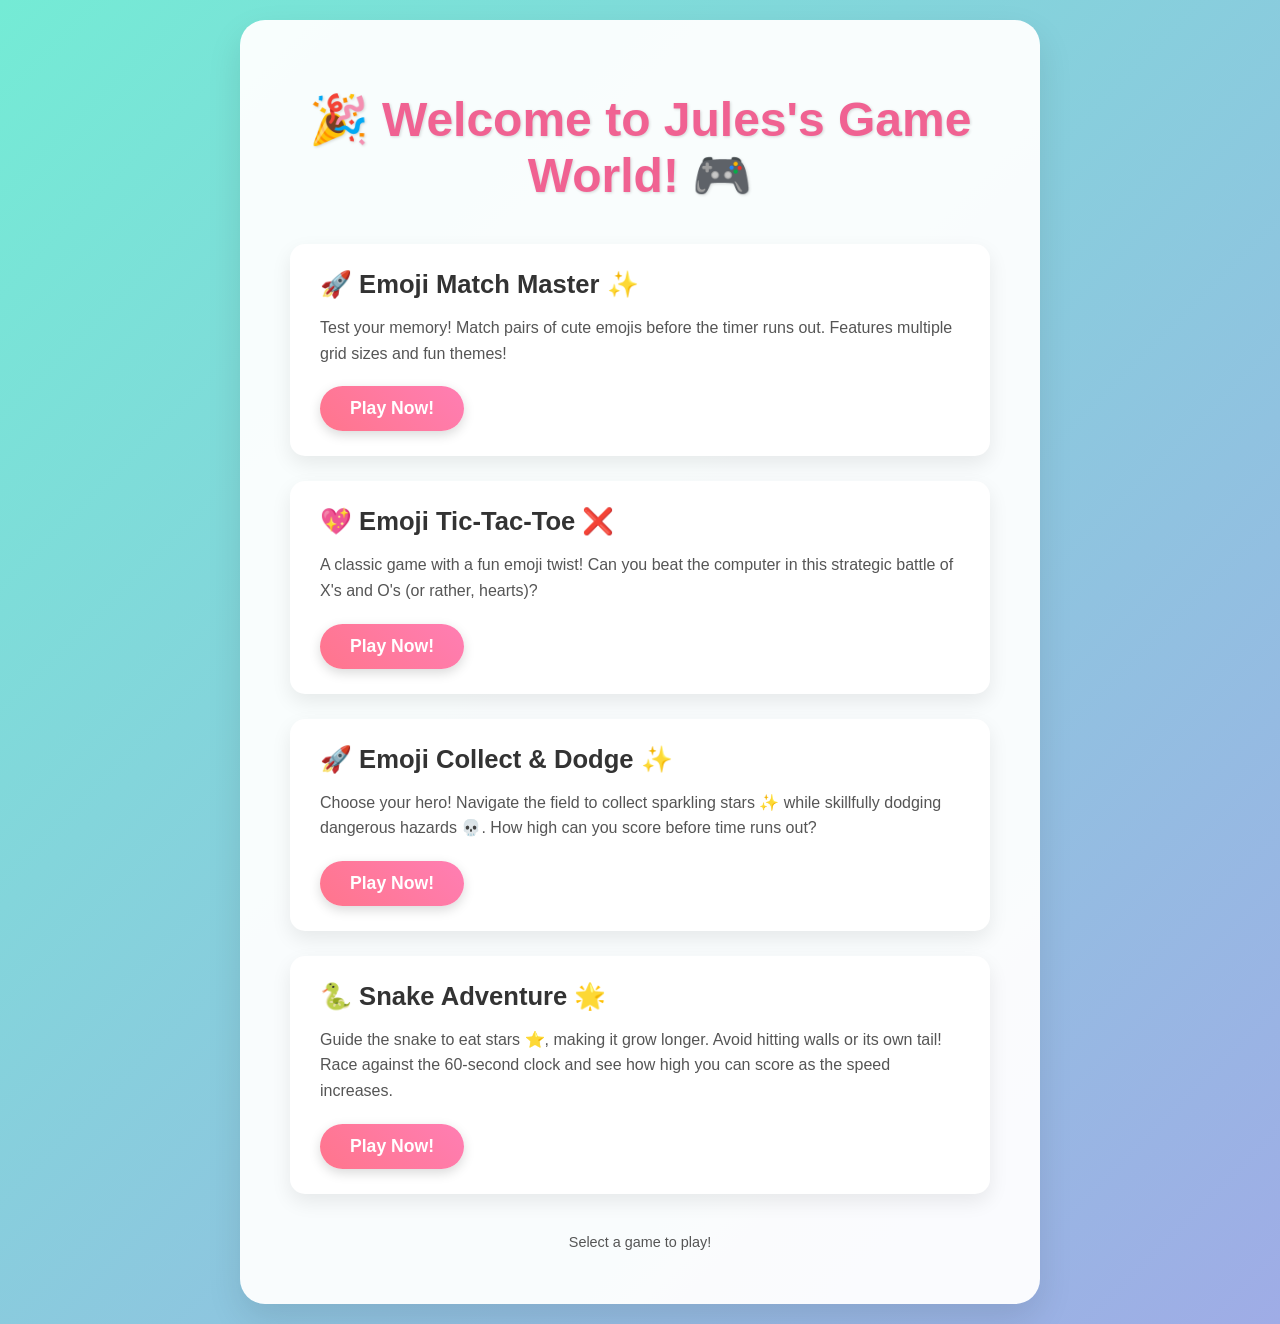
==== commit 2c6282d0: "feat: Add Snake game and refine CSS This commit introduces the fourth game, "Snake Adventure," to th" ====
--- a/index.html
+++ b/index.html
@@ -106,6 +106,11 @@
                     <p>Choose your hero! Navigate the field to collect sparkling stars ✨ while skillfully dodging dangerous hazards 💀. How high can you score before time runs out?</p>
                     <a href="emoji-collector/game.html">Play Now!</a>
                 </li>
+                <li>
+                    <h3>🐍 Snake Adventure 🌟</h3>
+                    <p>Guide the snake to eat stars ⭐, making it grow longer. Avoid hitting walls or its own tail! Race against the 60-second clock and see how high you can score as the speed increases.</p>
+                    <a href="snake/game.html">Play Now!</a>
+                </li>
                 <!-- More games can be added here -->
             </ul>
         </nav>
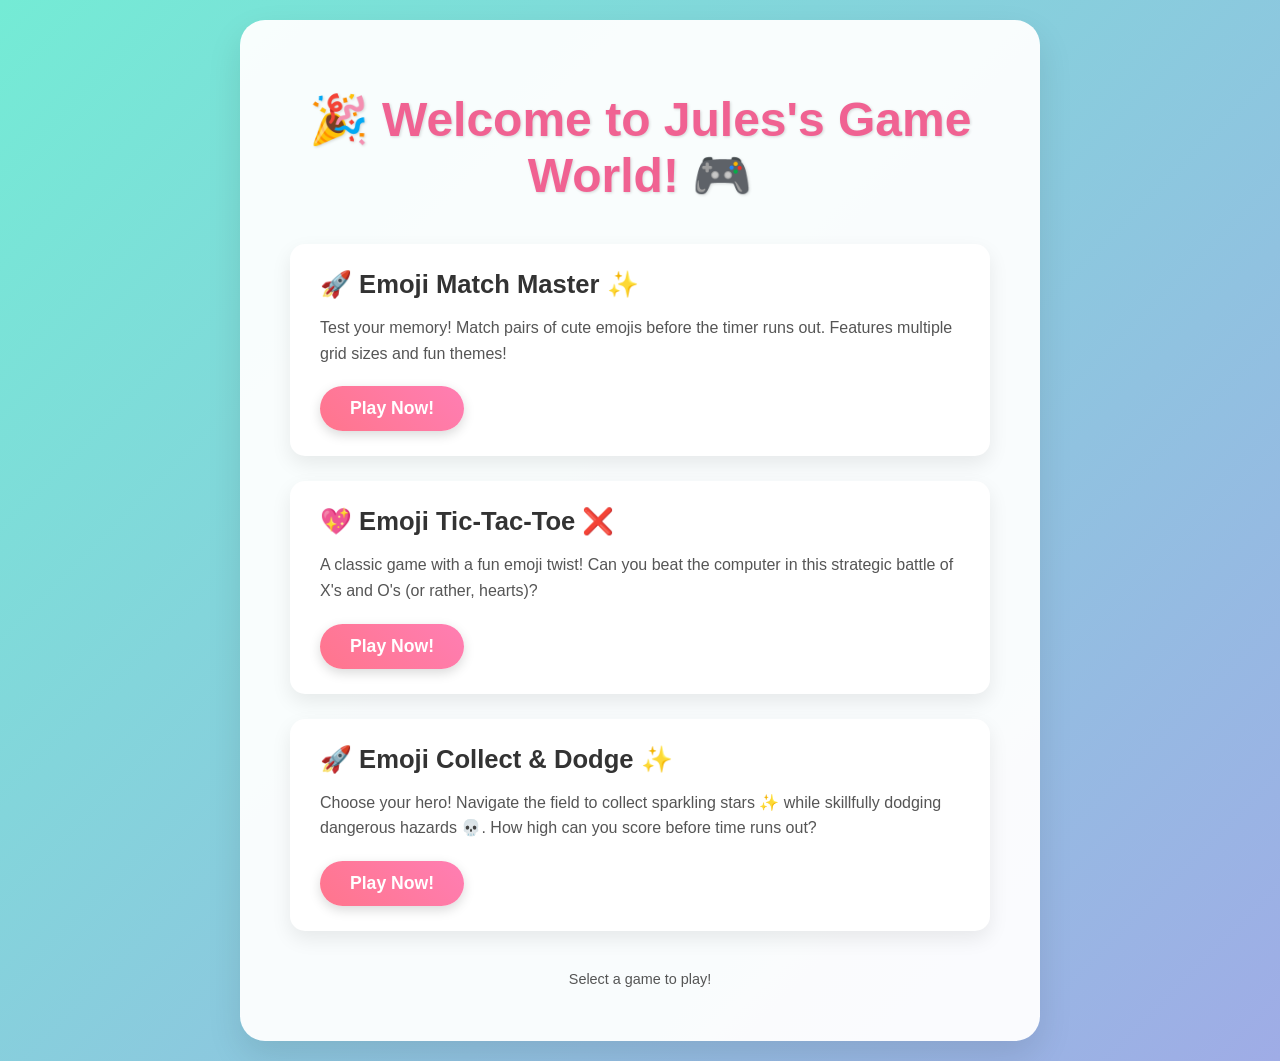
==== commit 8b1ef721: "refactor: Remove Snake game from the project This commit removes the "Snake Adventure" game entirely" ====
--- a/index.html
+++ b/index.html
@@ -106,11 +106,6 @@
                     <p>Choose your hero! Navigate the field to collect sparkling stars ✨ while skillfully dodging dangerous hazards 💀. How high can you score before time runs out?</p>
                     <a href="emoji-collector/game.html">Play Now!</a>
                 </li>
-                <li>
-                    <h3>🐍 Snake Adventure 🌟</h3>
-                    <p>Guide the snake to eat stars ⭐, making it grow longer. Avoid hitting walls or its own tail! Race against the 60-second clock and see how high you can score as the speed increases.</p>
-                    <a href="snake/game.html">Play Now!</a>
-                </li>
                 <!-- More games can be added here -->
             </ul>
         </nav>
